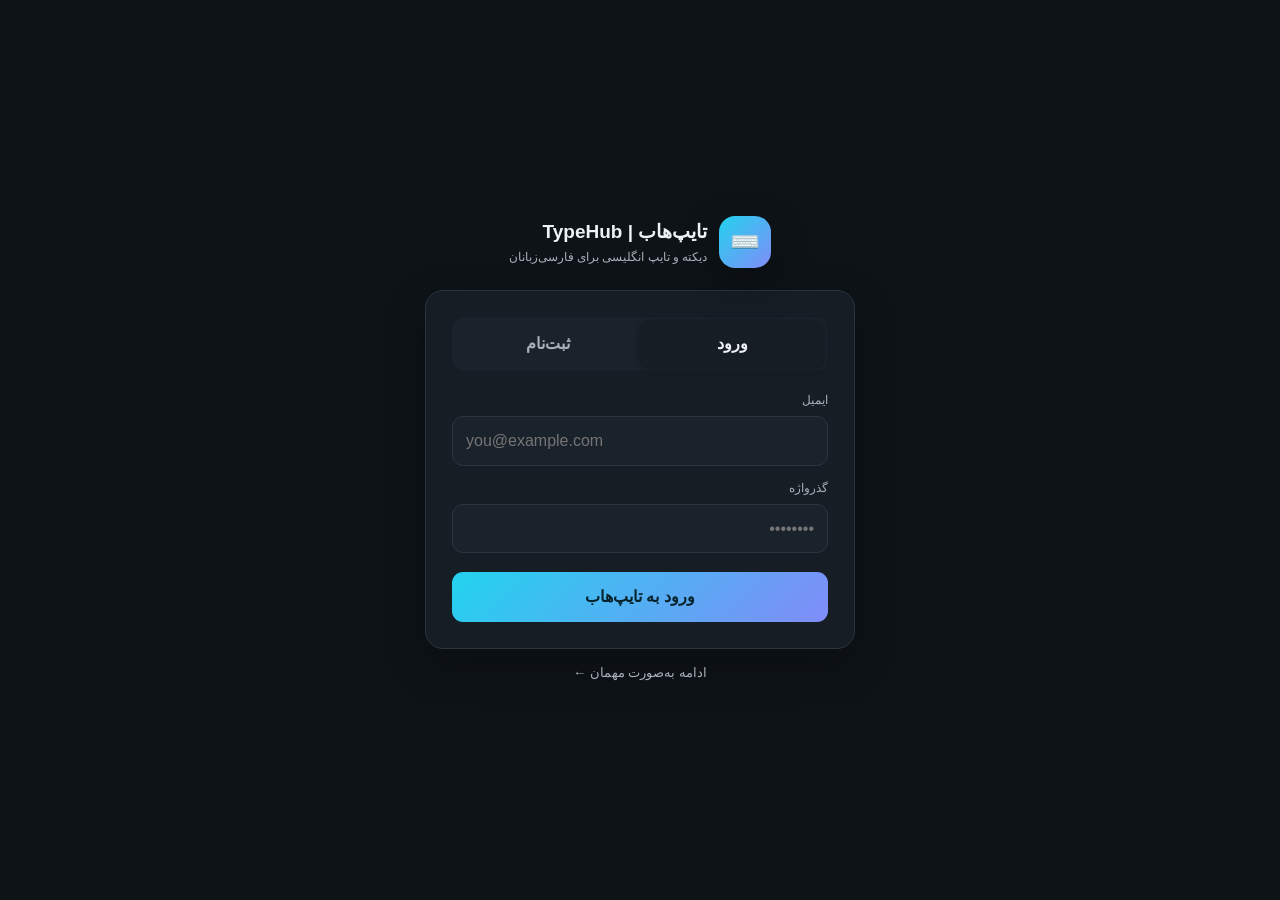
==== index.html @ c2b1258a "TypeHub v1: English learning from zero for Persian speakers - 7 levels (alphabet to B1, 230+ items) " ====
<!doctype html>
<html lang="fa" dir="rtl">
<head>
  <meta charset="utf-8" />
  <meta name="viewport" content="width=device-width, initial-scale=1, viewport-fit=cover" />
  <meta name="color-scheme" content="dark" />
  <link rel="icon" href="data:,">
  <link rel="manifest" href="manifest.json">
  <title>ورود | تایپ‌هاب TypeHub</title>
  <style>
    :root{
      --bg:#0e1318;--paper:#161d24;--paper-2:#1a222b;--ink:#edf2f6;--muted:#a8b1bb;--line:#2a3540;
      --acc:#22d3ee;--acc2:#818cf8;--ok:#22c55e;--warn:#f59e0b;--bad:#f43f5e;
      --shadow:0 16px 44px rgba(0,0,0,.28);--radius:18px;
    }
    *{box-sizing:border-box}body{margin:0;min-height:100vh;display:grid;place-items:center;padding:24px;background:var(--bg);color:var(--ink);font-family:Tahoma,sans-serif;line-height:1.6}
    button,input{font:inherit}
    .wrap{width:min(430px,100%)}
    .brand{display:flex;align-items:center;gap:12px;justify-content:center;margin-bottom:22px}
    .logo{width:52px;height:52px;border-radius:16px;background:linear-gradient(135deg,var(--acc),var(--acc2));display:grid;place-items:center;font-size:24px;box-shadow:var(--shadow)}
    .brand h1{font-size:19px;margin:0}.brand p{margin:0;color:var(--muted);font-size:12px}
    .card{background:var(--paper);border:1px solid var(--line);border-radius:var(--radius);box-shadow:var(--shadow);padding:26px}
    .tabs{display:flex;background:var(--paper-2);border-radius:12px;padding:4px;margin-bottom:20px}
    .tabs button{flex:1;border:0;background:transparent;color:var(--muted);padding:10px;border-radius:9px;cursor:pointer;font-weight:700}
    .tabs button.active{background:var(--paper);color:var(--ink);box-shadow:0 1px 6px rgba(0,0,0,.3)}
    .field{margin-bottom:13px}.field label{display:block;font-size:12px;color:var(--muted);margin-bottom:6px}
    .field input{width:100%;border:1px solid var(--line);background:var(--paper-2);color:var(--ink);border-radius:11px;padding:11px 13px}
    .field input:focus{outline:2px solid var(--acc);outline-offset:0;border-color:transparent}
    .submit{width:100%;border:0;border-radius:11px;padding:12px;background:linear-gradient(135deg,var(--acc),var(--acc2));color:#06222a;font-weight:800;cursor:pointer;margin-top:6px}
    .submit:disabled{opacity:.6;cursor:wait}
    .msg{display:none;border-radius:11px;padding:11px 13px;font-size:12px;margin-bottom:14px}
    .msg.show{display:block}
    .msg.error{background:#2b1418;color:#f3a9bc;border:1px solid #5a2630}
    .msg.warn{background:#2b2210;color:#e8c877;border:1px solid #5a4a1e}
    .msg.success{background:#0f2b20;color:#8fdcb6;border:1px solid #1d4d38}
    .announce{display:none;background:var(--paper);border:1px dashed var(--line);border-radius:12px;padding:11px 14px;font-size:12px;color:var(--muted);margin-bottom:16px}
    .announce.show{display:block}.announce b{color:var(--ink);display:block;font-size:13px;margin-bottom:2px}
    .hint{text-align:center;color:var(--muted);font-size:11px;margin-top:16px}
    .guest{display:block;text-align:center;margin-top:14px;color:var(--muted);font-size:13px;text-decoration:none}
    .guest:hover{color:var(--acc)}
    .hidden{display:none!important}
  </style>
</head>
<body>
  <div class="wrap">
    <div class="brand">
      <div class="logo">⌨️</div>
      <div><h1 id="siteName">تایپ‌هاب | TypeHub</h1><p>دیکته و تایپ انگلیسی برای فارسی‌زبانان</p></div>
    </div>

    <div class="announce" id="announce"><b>اطلاعیه</b><span id="announceText"></span></div>

    <div class="card">
      <div class="tabs">
        <button id="tabLogin" class="active">ورود</button>
        <button id="tabSignup">ثبت‌نام</button>
      </div>

      <div class="msg" id="msg"></div>

      <form id="loginForm" autocomplete="on">
        <div class="field"><label>ایمیل</label><input type="email" id="loginEmail" required dir="ltr" style="text-align:left" placeholder="you@example.com"></div>
        <div class="field"><label>گذرواژه</label><input type="password" id="loginPass" required placeholder="••••••••"></div>
        <button class="submit" id="loginBtn">ورود به تایپ‌هاب</button>
      </form>

      <form id="signupForm" class="hidden" autocomplete="on">
        <div class="field"><label>نام و نام خانوادگی</label><input type="text" id="suName" required placeholder="مثلاً یونی"></div>
        <div class="field"><label>ایمیل</label><input type="email" id="suEmail" required dir="ltr" style="text-align:left" placeholder="you@example.com"></div>
        <div class="field"><label>گذرواژه (حداقل ۸ کاراکتر)</label><input type="password" id="suPass" required minlength="8" placeholder="••••••••"></div>
        <button class="submit" id="signupBtn">ثبت‌نام</button>
        <p class="hint">حساب‌های جدید پس از تأیید مدیر فعال می‌شوند.</p>
      </form>
    </div>
    <a class="guest" href="app.html">ادامه به‌صورت مهمان ←</a>
  </div>

<script>
(function(){
  var msg=document.getElementById('msg');
  function showMsg(text,kind){msg.textContent=text;msg.className='msg show '+kind;}
  function hideMsg(){msg.className='msg';}
  function api(path,method,body){
    return fetch(path,{method:method||'GET',headers:{'Content-Type':'application/json'},
      body:body?JSON.stringify(body):undefined}).then(function(r){return r.json().then(function(j){return {status:r.status,body:j};});});
  }
  function goPanel(role){location.replace(role==='admin'?'/admin.html':'/app.html');}

  api('/api/public/site').then(function(r){
    if(r.body.ok){
      var s=r.body.site||{};
      if(s.site_name){document.getElementById('siteName').textContent=s.site_name;document.title='ورود | '+s.site_name;}
      if(s.announcement){document.getElementById('announceText').textContent=s.announcement;document.getElementById('announce').classList.add('show');}
    }
  });
  api('/api/auth/me').then(function(r){if(r.body.ok&&r.body.user)goPanel(r.body.user.role);});

  var tabLogin=document.getElementById('tabLogin'),tabSignup=document.getElementById('tabSignup'),
      loginForm=document.getElementById('loginForm'),signupForm=document.getElementById('signupForm');
  function selectTab(login){
    tabLogin.classList.toggle('active',login);tabSignup.classList.toggle('active',!login);
    loginForm.classList.toggle('hidden',!login);signupForm.classList.toggle('hidden',login);hideMsg();
  }
  tabLogin.addEventListener('click',function(){selectTab(true);});
  tabSignup.addEventListener('click',function(){selectTab(false);});

  loginForm.addEventListener('submit',function(e){
    e.preventDefault();hideMsg();
    var btn=document.getElementById('loginBtn');btn.disabled=true;btn.textContent='در حال ورود…';
    api('/api/auth/login','POST',{email:document.getElementById('loginEmail').value,password:document.getElementById('loginPass').value})
    .then(function(r){
      btn.disabled=false;btn.textContent='ورود به تایپ‌هاب';
      if(r.body.ok){goPanel(r.body.user.role);return;}
      showMsg(r.body.message||'خطایی رخ داد.',r.body.error==='pending'?'warn':'error');
    }).catch(function(){btn.disabled=false;btn.textContent='ورود به تایپ‌هاب';showMsg('ارتباط با سرور برقرار نشد.','error');});
  });

  signupForm.addEventListener('submit',function(e){
    e.preventDefault();hideMsg();
    var btn=document.getElementById('signupBtn');btn.disabled=true;btn.textContent='در حال ثبت‌نام…';
    api('/api/auth/signup','POST',{name:document.getElementById('suName').value,email:document.getElementById('suEmail').value,password:document.getElementById('suPass').value})
    .then(function(r){
      btn.disabled=false;btn.textContent='ثبت‌نام';
      if(r.status===201){signupForm.reset();showMsg('ثبت‌نام انجام شد! حساب شما پس از تأیید مدیر فعال می‌شود و می‌توانید وارد شوید.','success');return;}
      showMsg(r.body.message||'خطایی رخ داد.','error');
    }).catch(function(){btn.disabled=false;btn.textContent='ثبت‌نام';showMsg('ارتباط با سرور برقرار نشد.','error');});
  });
})();
</script>
</body>
</html>
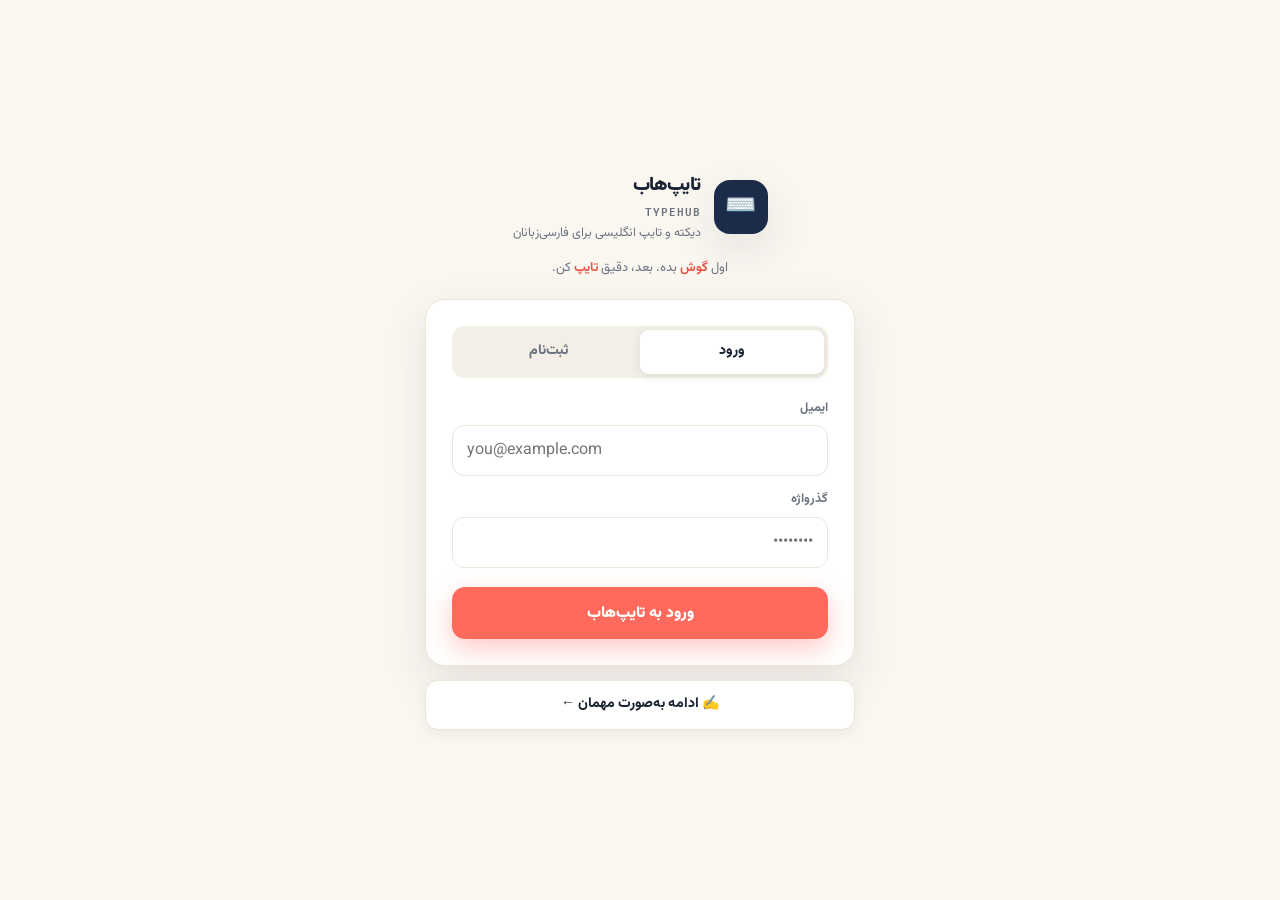
==== commit aa4f75a0: "refactor: light landing v7" ====
--- a/index.html
+++ b/index.html
@@ -3,41 +3,51 @@
 <head>
   <meta charset="utf-8" />
   <meta name="viewport" content="width=device-width, initial-scale=1, viewport-fit=cover" />
-  <meta name="color-scheme" content="dark" />
+  <meta name="color-scheme" content="light" />
+  <meta name="theme-color" content="#faf7f1" />
   <link rel="icon" href="data:,">
   <link rel="manifest" href="manifest.json">
   <title>ورود | تایپ‌هاب TypeHub</title>
+  <link rel="preconnect" href="https://fonts.googleapis.com">
+  <link rel="preconnect" href="https://fonts.gstatic.com" crossorigin>
+  <link href="https://fonts.googleapis.com/css2?family=IBM+Plex+Mono:wght@400;500;600;700&family=Vazirmatn:wght@400;500;700;800;900&display=swap" rel="stylesheet">
   <style>
     :root{
-      --bg:#0e1318;--paper:#161d24;--paper-2:#1a222b;--ink:#edf2f6;--muted:#a8b1bb;--line:#2a3540;
-      --acc:#22d3ee;--acc2:#818cf8;--ok:#22c55e;--warn:#f59e0b;--bad:#f43f5e;
-      --shadow:0 16px 44px rgba(0,0,0,.28);--radius:18px;
+      --bg:#faf7f1;--bg-soft:#f4efe6;--card:#ffffff;--ink:#1a2333;--muted:#6b7280;--faint:#9aa1ad;--line:#ece5d8;
+      --navy:#1c2b4a;--coral:#ff6a5c;--coral-dark:#e85548;--coral-soft:#fff0ee;
+      --ok:#22c55e;--warn:#f59e0b;--bad:#ef4444;
+      --shadow:0 16px 44px rgba(26,35,51,.10);--radius:20px;
     }
-    *{box-sizing:border-box}body{margin:0;min-height:100vh;display:grid;place-items:center;padding:24px;background:var(--bg);color:var(--ink);font-family:Tahoma,sans-serif;line-height:1.6}
+    *{box-sizing:border-box}body{margin:0;min-height:100vh;display:grid;place-items:center;padding:28px 18px;background:var(--bg);color:var(--ink);font-family:'Vazirmatn',Tahoma,sans-serif;line-height:1.7}
     button,input{font:inherit}
     .wrap{width:min(430px,100%)}
-    .brand{display:flex;align-items:center;gap:12px;justify-content:center;margin-bottom:22px}
-    .logo{width:52px;height:52px;border-radius:16px;background:linear-gradient(135deg,var(--acc),var(--acc2));display:grid;place-items:center;font-size:24px;box-shadow:var(--shadow)}
-    .brand h1{font-size:19px;margin:0}.brand p{margin:0;color:var(--muted);font-size:12px}
-    .card{background:var(--paper);border:1px solid var(--line);border-radius:var(--radius);box-shadow:var(--shadow);padding:26px}
-    .tabs{display:flex;background:var(--paper-2);border-radius:12px;padding:4px;margin-bottom:20px}
-    .tabs button{flex:1;border:0;background:transparent;color:var(--muted);padding:10px;border-radius:9px;cursor:pointer;font-weight:700}
-    .tabs button.active{background:var(--paper);color:var(--ink);box-shadow:0 1px 6px rgba(0,0,0,.3)}
-    .field{margin-bottom:13px}.field label{display:block;font-size:12px;color:var(--muted);margin-bottom:6px}
-    .field input{width:100%;border:1px solid var(--line);background:var(--paper-2);color:var(--ink);border-radius:11px;padding:11px 13px}
-    .field input:focus{outline:2px solid var(--acc);outline-offset:0;border-color:transparent}
-    .submit{width:100%;border:0;border-radius:11px;padding:12px;background:linear-gradient(135deg,var(--acc),var(--acc2));color:#06222a;font-weight:800;cursor:pointer;margin-top:6px}
+    .brand{display:flex;align-items:center;gap:13px;justify-content:center;margin-bottom:10px}
+    .logo{width:54px;height:54px;border-radius:16px;background:var(--navy);display:grid;place-items:center;font-size:25px;color:#fff;box-shadow:var(--shadow)}
+    .brand h1{font-size:19px;margin:0;font-weight:900;letter-spacing:-.3px}
+    .brand h1 .lat{font-family:'IBM Plex Mono',monospace;font-size:11px;color:var(--muted);display:block;font-weight:600;letter-spacing:1px}
+    .brand p{margin:2px 0 0;color:var(--muted);font-size:12.5px}
+    .tagline{text-align:center;color:var(--muted);font-size:13px;margin-bottom:20px}
+    .tagline b{color:var(--coral-dark)}
+    .card{background:var(--card);border:1px solid var(--line);border-radius:var(--radius);box-shadow:var(--shadow);padding:26px}
+    .tabs{display:flex;background:var(--bg-soft);border-radius:13px;padding:4px;margin-bottom:20px}
+    .tabs button{flex:1;border:0;background:transparent;color:var(--muted);padding:10px;border-radius:9px;cursor:pointer;font-weight:800;font-size:14px}
+    .tabs button.active{background:var(--card);color:var(--ink);box-shadow:0 2px 8px rgba(26,35,51,.10)}
+    .field{margin-bottom:13px}.field label{display:block;font-size:12.5px;color:var(--muted);margin-bottom:6px;font-weight:700}
+    .field input{width:100%;border:1.5px solid var(--line);background:#fff;color:var(--ink);border-radius:12px;padding:11px 14px}
+    .field input:focus{outline:none;border-color:var(--coral);box-shadow:0 0 0 4px rgba(255,106,92,.13)}
+    .submit{width:100%;border:0;border-radius:13px;padding:13px;background:var(--coral);color:#fff;font-weight:900;font-size:15.5px;cursor:pointer;margin-top:6px;box-shadow:0 10px 26px rgba(255,106,92,.35);transition:background .15s}
+    .submit:hover{background:var(--coral-dark)}
     .submit:disabled{opacity:.6;cursor:wait}
-    .msg{display:none;border-radius:11px;padding:11px 13px;font-size:12px;margin-bottom:14px}
+    .msg{display:none;border-radius:12px;padding:11px 14px;font-size:12.5px;margin-bottom:14px;font-weight:700}
     .msg.show{display:block}
-    .msg.error{background:#2b1418;color:#f3a9bc;border:1px solid #5a2630}
-    .msg.warn{background:#2b2210;color:#e8c877;border:1px solid #5a4a1e}
-    .msg.success{background:#0f2b20;color:#8fdcb6;border:1px solid #1d4d38}
-    .announce{display:none;background:var(--paper);border:1px dashed var(--line);border-radius:12px;padding:11px 14px;font-size:12px;color:var(--muted);margin-bottom:16px}
+    .msg.error{background:#fdeeee;color:#b91c1c;border:1px solid #f5c1c1}
+    .msg.warn{background:#fff7e8;color:#b45309;border:1px solid #f3d9a4}
+    .msg.success{background:#e9f9f0;color:#15803d;border:1px solid #b7e6c9}
+    .announce{display:none;background:#fffdf5;border:1px dashed var(--line);border-radius:12px;padding:11px 14px;font-size:12.5px;color:var(--muted);margin-bottom:16px}
     .announce.show{display:block}.announce b{color:var(--ink);display:block;font-size:13px;margin-bottom:2px}
-    .hint{text-align:center;color:var(--muted);font-size:11px;margin-top:16px}
-    .guest{display:block;text-align:center;margin-top:14px;color:var(--muted);font-size:13px;text-decoration:none}
-    .guest:hover{color:var(--acc)}
+    .hint{text-align:center;color:var(--faint);font-size:11.5px;margin-top:14px}
+    .guest{display:flex;align-items:center;justify-content:center;gap:8px;margin-top:14px;color:var(--ink);font-size:14px;font-weight:800;text-decoration:none;background:var(--card);border:1.5px solid var(--line);border-radius:13px;padding:12px;box-shadow:0 4px 14px rgba(26,35,51,.06)}
+    .guest:hover{border-color:var(--coral)}
     .hidden{display:none!important}
   </style>
 </head>
@@ -45,8 +55,9 @@
   <div class="wrap">
     <div class="brand">
       <div class="logo">⌨️</div>
-      <div><h1 id="siteName">تایپ‌هاب | TypeHub</h1><p>دیکته و تایپ انگلیسی برای فارسی‌زبانان</p></div>
+      <div><h1 id="siteName">تایپ‌هاب<span class="lat">TYPEHUB</span></h1><p>دیکته و تایپ انگلیسی برای فارسی‌زبانان</p></div>
     </div>
+    <p class="tagline">اول <b>گوش</b> بده. بعد، دقیق <b>تایپ</b> کن.</p>
 
     <div class="announce" id="announce"><b>اطلاعیه</b><span id="announceText"></span></div>
 
@@ -72,7 +83,7 @@
         <p class="hint">حساب‌های جدید پس از تأیید مدیر فعال می‌شوند.</p>
       </form>
     </div>
-    <a class="guest" href="app.html">ادامه به‌صورت مهمان ←</a>
+    <a class="guest" href="app.html">✍️ ادامه به‌صورت مهمان ←</a>
   </div>
 
 <script>
@@ -81,7 +92,7 @@
   function showMsg(text,kind){msg.textContent=text;msg.className='msg show '+kind;}
   function hideMsg(){msg.className='msg';}
   function api(path,method,body){
-    return fetch(path,{method:method||'GET',headers:{'Content-Type':'application/json'},
+    return fetch(path,{method:method||'GET',headers:{'Content-Type':'application/json'},credentials:'same-origin',
       body:body?JSON.stringify(body):undefined}).then(function(r){return r.json().then(function(j){return {status:r.status,body:j};});});
   }
   function goPanel(role){location.replace(role==='admin'?'/admin.html':'/app.html');}
@@ -89,7 +100,7 @@
   api('/api/public/site').then(function(r){
     if(r.body.ok){
       var s=r.body.site||{};
-      if(s.site_name){document.getElementById('siteName').textContent=s.site_name;document.title='ورود | '+s.site_name;}
+      if(s.site_name){document.getElementById('siteName').childNodes[0].textContent=s.site_name;document.title='ورود | '+s.site_name;}
       if(s.announcement){document.getElementById('announceText').textContent=s.announcement;document.getElementById('announce').classList.add('show');}
     }
   });
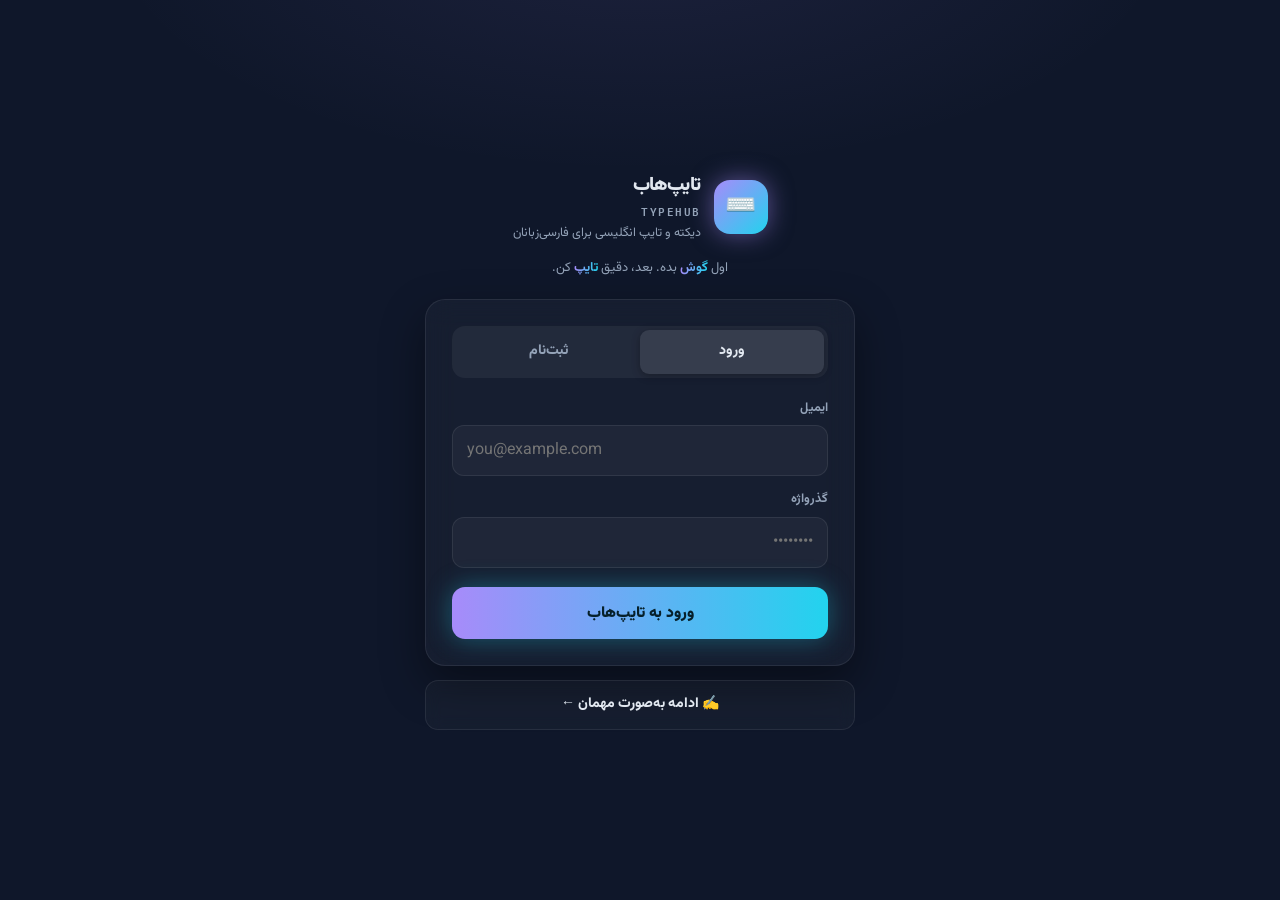
==== commit 6faa2b98: "dark v9: dark landing" ====
--- a/index.html
+++ b/index.html
@@ -3,8 +3,8 @@
 <head>
   <meta charset="utf-8" />
   <meta name="viewport" content="width=device-width, initial-scale=1, viewport-fit=cover" />
-  <meta name="color-scheme" content="light" />
-  <meta name="theme-color" content="#faf7f1" />
+  <meta name="color-scheme" content="dark" />
+  <meta name="theme-color" content="#0f172a" />
   <link rel="icon" href="data:,">
   <link rel="manifest" href="manifest.json">
   <title>ورود | تایپ‌هاب TypeHub</title>
@@ -13,41 +13,42 @@
   <link href="https://fonts.googleapis.com/css2?family=IBM+Plex+Mono:wght@400;500;600;700&family=Vazirmatn:wght@400;500;700;800;900&display=swap" rel="stylesheet">
   <style>
     :root{
-      --bg:#faf7f1;--bg-soft:#f4efe6;--card:#ffffff;--ink:#1a2333;--muted:#6b7280;--faint:#9aa1ad;--line:#ece5d8;
-      --navy:#1c2b4a;--coral:#ff6a5c;--coral-dark:#e85548;--coral-soft:#fff0ee;
-      --ok:#22c55e;--warn:#f59e0b;--bad:#ef4444;
-      --shadow:0 16px 44px rgba(26,35,51,.10);--radius:20px;
+      --bg:#0f172a;--glass:rgba(255,255,255,.03);--brd:rgba(255,255,255,.08);
+      --ink:#e2e8f0;--muted:#94a3b8;--faint:#64748b;
+      --vio:#a78bfa;--cy:#22d3ee;--grad:linear-gradient(90deg,#a78bfa,#22d3ee);
+      --ok:#34d399;--warn:#fbbf24;--bad:#f87171;
+      --shadow:0 18px 44px rgba(0,0,0,.42);--radius:20px;
     }
-    *{box-sizing:border-box}body{margin:0;min-height:100vh;display:grid;place-items:center;padding:28px 18px;background:var(--bg);color:var(--ink);font-family:'Vazirmatn',Tahoma,sans-serif;line-height:1.7}
+    *{box-sizing:border-box}body{margin:0;min-height:100vh;display:grid;place-items:center;padding:28px 18px;background:radial-gradient(900px 420px at 50% -80px,rgba(167,139,250,.09),transparent 60%),var(--bg);color:var(--ink);font-family:'Vazirmatn',Tahoma,sans-serif;line-height:1.7;color-scheme:dark}
     button,input{font:inherit}
     .wrap{width:min(430px,100%)}
     .brand{display:flex;align-items:center;gap:13px;justify-content:center;margin-bottom:10px}
-    .logo{width:54px;height:54px;border-radius:16px;background:var(--navy);display:grid;place-items:center;font-size:25px;color:#fff;box-shadow:var(--shadow)}
+    .logo{width:54px;height:54px;border-radius:16px;background:linear-gradient(135deg,var(--vio),var(--cy));display:grid;place-items:center;font-size:25px;box-shadow:0 0 24px rgba(167,139,250,.5)}
     .brand h1{font-size:19px;margin:0;font-weight:900;letter-spacing:-.3px}
-    .brand h1 .lat{font-family:'IBM Plex Mono',monospace;font-size:11px;color:var(--muted);display:block;font-weight:600;letter-spacing:1px}
+    .brand h1 .lat{font-family:'IBM Plex Mono',monospace;font-size:11px;color:var(--muted);display:block;font-weight:600;letter-spacing:1.5px}
     .brand p{margin:2px 0 0;color:var(--muted);font-size:12.5px}
     .tagline{text-align:center;color:var(--muted);font-size:13px;margin-bottom:20px}
-    .tagline b{color:var(--coral-dark)}
-    .card{background:var(--card);border:1px solid var(--line);border-radius:var(--radius);box-shadow:var(--shadow);padding:26px}
-    .tabs{display:flex;background:var(--bg-soft);border-radius:13px;padding:4px;margin-bottom:20px}
+    .tagline b{background:var(--grad);-webkit-background-clip:text;background-clip:text;color:transparent}
+    .card{background:var(--glass);border:1px solid var(--brd);border-radius:var(--radius);box-shadow:var(--shadow);padding:26px;backdrop-filter:blur(14px);-webkit-backdrop-filter:blur(14px)}
+    .tabs{display:flex;background:rgba(255,255,255,.05);border-radius:13px;padding:4px;margin-bottom:20px}
     .tabs button{flex:1;border:0;background:transparent;color:var(--muted);padding:10px;border-radius:9px;cursor:pointer;font-weight:800;font-size:14px}
-    .tabs button.active{background:var(--card);color:var(--ink);box-shadow:0 2px 8px rgba(26,35,51,.10)}
+    .tabs button.active{background:rgba(255,255,255,.09);color:var(--ink);box-shadow:0 2px 8px rgba(0,0,0,.3)}
     .field{margin-bottom:13px}.field label{display:block;font-size:12.5px;color:var(--muted);margin-bottom:6px;font-weight:700}
-    .field input{width:100%;border:1.5px solid var(--line);background:#fff;color:var(--ink);border-radius:12px;padding:11px 14px}
-    .field input:focus{outline:none;border-color:var(--coral);box-shadow:0 0 0 4px rgba(255,106,92,.13)}
-    .submit{width:100%;border:0;border-radius:13px;padding:13px;background:var(--coral);color:#fff;font-weight:900;font-size:15.5px;cursor:pointer;margin-top:6px;box-shadow:0 10px 26px rgba(255,106,92,.35);transition:background .15s}
-    .submit:hover{background:var(--coral-dark)}
+    .field input{width:100%;border:1.5px solid var(--brd);background:rgba(255,255,255,.04);color:var(--ink);border-radius:12px;padding:11px 14px}
+    .field input:focus{outline:none;border-color:var(--cy);box-shadow:0 0 0 4px rgba(34,211,238,.13)}
+    .submit{width:100%;border:0;border-radius:13px;padding:13px;background:var(--grad);color:#06202a;font-weight:900;font-size:15.5px;cursor:pointer;margin-top:6px;box-shadow:0 0 26px rgba(34,211,238,.35);transition:transform .12s}
+    .submit:active{transform:scale(.98)}
     .submit:disabled{opacity:.6;cursor:wait}
     .msg{display:none;border-radius:12px;padding:11px 14px;font-size:12.5px;margin-bottom:14px;font-weight:700}
     .msg.show{display:block}
-    .msg.error{background:#fdeeee;color:#b91c1c;border:1px solid #f5c1c1}
-    .msg.warn{background:#fff7e8;color:#b45309;border:1px solid #f3d9a4}
-    .msg.success{background:#e9f9f0;color:#15803d;border:1px solid #b7e6c9}
-    .announce{display:none;background:#fffdf5;border:1px dashed var(--line);border-radius:12px;padding:11px 14px;font-size:12.5px;color:var(--muted);margin-bottom:16px}
+    .msg.error{background:rgba(248,113,113,.1);color:var(--bad);border:1px solid rgba(248,113,113,.35)}
+    .msg.warn{background:rgba(251,191,36,.08);color:var(--warn);border:1px solid rgba(251,191,36,.35)}
+    .msg.success{background:rgba(52,211,153,.08);color:var(--ok);border:1px solid rgba(52,211,153,.35)}
+    .announce{display:none;background:rgba(251,191,36,.06);border:1px dashed rgba(251,191,36,.35);border-radius:12px;padding:11px 14px;font-size:12.5px;color:var(--muted);margin-bottom:16px}
     .announce.show{display:block}.announce b{color:var(--ink);display:block;font-size:13px;margin-bottom:2px}
     .hint{text-align:center;color:var(--faint);font-size:11.5px;margin-top:14px}
-    .guest{display:flex;align-items:center;justify-content:center;gap:8px;margin-top:14px;color:var(--ink);font-size:14px;font-weight:800;text-decoration:none;background:var(--card);border:1.5px solid var(--line);border-radius:13px;padding:12px;box-shadow:0 4px 14px rgba(26,35,51,.06)}
-    .guest:hover{border-color:var(--coral)}
+    .guest{display:flex;align-items:center;justify-content:center;gap:8px;margin-top:14px;color:var(--ink);font-size:14px;font-weight:800;text-decoration:none;background:var(--glass);border:1px solid var(--brd);border-radius:13px;padding:12px;backdrop-filter:blur(8px)}
+    .guest:hover{border-color:rgba(34,211,238,.4)}
     .hidden{display:none!important}
   </style>
 </head>
